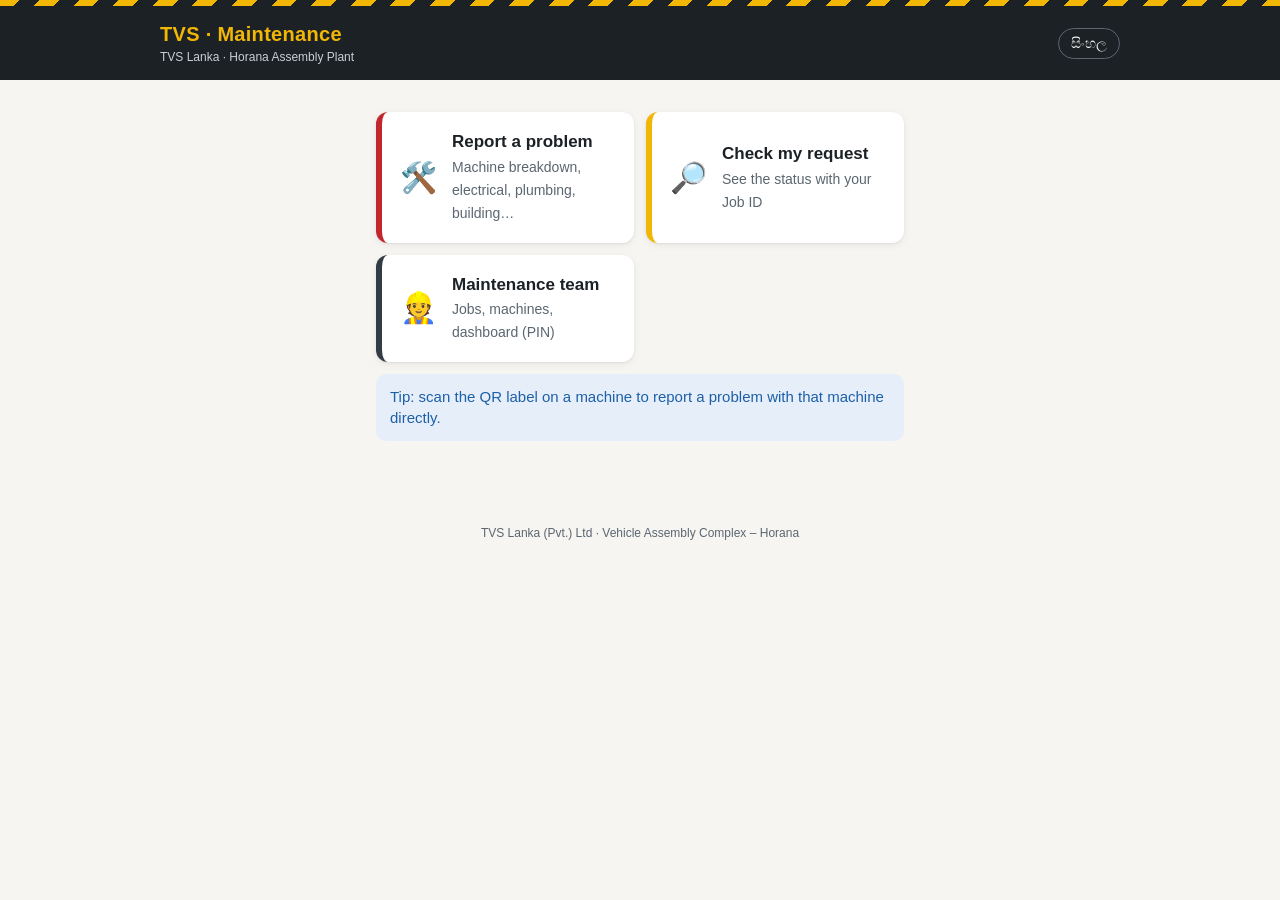
==== index.html @ 05e0e843 "Phase 1 MVP: assets, QR pages, work orders, Telegram alerts - Apps Script backend (backend/Code.gs):" ====
<!DOCTYPE html>
<html lang="en">
<head>
<meta charset="UTF-8">
<meta name="viewport" content="width=device-width, initial-scale=1, viewport-fit=cover">
<meta name="theme-color" content="#1c2126">
<title>TVS Horana Maintenance</title>
<link rel="stylesheet" href="style.css">
</head>
<body>
<div class="band"></div>
<header class="top">
  <div class="row">
    <a class="brand" href="./">
      <div class="mark">TVS · <span data-i18n="appName">Maintenance</span></div>
      <div class="sub" data-i18n="plant">TVS Lanka · Horana Assembly Plant</div>
    </a>
    <button class="lang-btn" type="button">සිංහල</button>
  </div>
</header>

<main class="wrap">
  <div class="tiles">
    <a class="tile red" href="request.html">
      <div class="ic">🛠️</div>
      <div><b data-i18n="reportTitle">Report a problem</b><span data-i18n="reportSub"></span></div>
    </a>
    <a class="tile" href="track.html">
      <div class="ic">🔎</div>
      <div><b data-i18n="trackTitle">Check my request</b><span data-i18n="trackSub"></span></div>
    </a>
    <a class="tile dark" href="app.html">
      <div class="ic">👷</div>
      <div><b data-i18n="teamTitle">Maintenance team</b><span data-i18n="teamSub"></span></div>
    </a>
  </div>
  <div class="msg info" data-i18n="scanHint"></div>
</main>
<footer class="doc">TVS Lanka (Pvt.) Ltd · Vehicle Assembly Complex – Horana</footer>

<script src="config.js"></script>
<script src="common.js"></script>
<script>CMMS.initLangButton();</script>
</body>
</html>
---- style.css ----
/* TVS Horana CMMS – shared styles (mobile first) */
:root {
  --steel-900: #1c2126;
  --steel-700: #333c44;
  --steel-500: #5b6670;
  --steel-300: #a7b0b7;
  --steel-200: #c9d0d5;
  --steel-100: #eef1f2;
  --paper: #f6f5f1;
  --white: #ffffff;
  --yellow: #f2b705;
  --yellow-dark: #c99000;
  --red: #c1272d;
  --red-bg: #fbe9ea;
  --orange: #d9730d;
  --orange-bg: #fdf0e3;
  --green: #2e7d32;
  --green-bg: #e7f3e8;
  --blue: #1d5fa8;
  --blue-bg: #e6eff9;
  --focus: #0d6efd;
  --radius: 12px;
  --shadow: 0 1px 2px rgba(28, 33, 38, .08), 0 2px 8px rgba(28, 33, 38, .06);
}
* { box-sizing: border-box; }
html, body {
  margin: 0; padding: 0; background: var(--paper); color: var(--steel-900);
  font-family: -apple-system, BlinkMacSystemFont, "Segoe UI", Roboto, "Noto Sans Sinhala", "Iskoola Pota", "Helvetica Neue", Arial, sans-serif;
  font-size: 16px; line-height: 1.45; -webkit-text-size-adjust: 100%;
}
body { min-height: 100vh; padding-bottom: env(safe-area-inset-bottom, 0px); }
a { color: var(--blue); }
img { max-width: 100%; }
.hidden { display: none !important; }

/* ---------- header ---------- */
.band { height: 6px; background-image: repeating-linear-gradient(135deg, var(--yellow) 0 14px, var(--steel-900) 14px 28px); }
header.top { background: var(--steel-900); color: var(--paper); padding: 14px 16px 14px; padding-top: calc(14px + env(safe-area-inset-top, 0px)); }
header.top .row { max-width: 960px; margin: 0 auto; display: flex; align-items: center; gap: 12px; }
header.top .brand { flex: 1; min-width: 0; text-decoration: none; color: inherit; }
header.top .mark { font-weight: 800; font-size: 20px; color: var(--yellow); letter-spacing: .3px; }
header.top .sub { font-size: 12px; color: var(--steel-200); white-space: nowrap; overflow: hidden; text-overflow: ellipsis; }
.lang-btn, .icon-btn {
  background: transparent; color: var(--paper); border: 1px solid var(--steel-500); border-radius: 999px;
  padding: 6px 12px; font-size: 14px; cursor: pointer; flex: none; font-family: inherit;
}
.lang-btn:hover, .icon-btn:hover { border-color: var(--yellow); color: var(--yellow); }

/* ---------- layout ---------- */
.wrap { max-width: 560px; margin: 0 auto; padding: 16px 16px 48px; }
.wrap.wide { max-width: 960px; }
h1 { font-size: 22px; margin: 8px 0 4px; }
h2 { font-size: 18px; margin: 20px 0 8px; }
h3 { font-size: 16px; margin: 16px 0 6px; }
p.lead { color: var(--steel-500); margin: 0 0 16px; }
.muted { color: var(--steel-500); }
.small { font-size: 13px; }
.center { text-align: center; }
.card {
  background: var(--white); border-radius: var(--radius); box-shadow: var(--shadow); padding: 16px; margin: 12px 0;
}
.card.flat { box-shadow: none; border: 1px solid var(--steel-200); }
.grid2 { display: grid; grid-template-columns: 1fr 1fr; gap: 10px; }
.stack > * + * { margin-top: 10px; }
footer.doc { text-align: center; color: var(--steel-500); font-size: 12px; padding: 24px 16px 32px; }

/* ---------- big menu tiles ---------- */
.tiles { display: grid; gap: 12px; margin-top: 16px; }
.tile {
  display: flex; gap: 14px; align-items: center; background: var(--white); border-radius: var(--radius); box-shadow: var(--shadow);
  padding: 18px 16px; text-decoration: none; color: var(--steel-900); border-left: 6px solid var(--yellow);
}
.tile .ic { font-size: 30px; width: 40px; text-align: center; flex: none; }
.tile b { display: block; font-size: 17px; }
.tile span { color: var(--steel-500); font-size: 14px; }
.tile.red { border-left-color: var(--red); }
.tile.dark { border-left-color: var(--steel-700); }

/* ---------- forms ---------- */
label.f { display: block; font-weight: 600; font-size: 14px; margin: 14px 0 6px; }
label.f .req { color: var(--red); }
label.f .opt { font-weight: 400; color: var(--steel-500); }
input[type=text], input[type=email], input[type=tel], input[type=number], input[type=password], input[type=date],
input[type=datetime-local], input[type=search], select, textarea {
  width: 100%; padding: 12px; font-size: 16px; font-family: inherit; color: var(--steel-900); background: var(--white);
  border: 1px solid var(--steel-300); border-radius: 10px; -webkit-appearance: none; appearance: none;
}
select { background-image: linear-gradient(45deg, transparent 50%, var(--steel-500) 50%), linear-gradient(135deg, var(--steel-500) 50%, transparent 50%);
  background-position: calc(100% - 18px) 50%, calc(100% - 12px) 50%; background-size: 6px 6px; background-repeat: no-repeat; padding-right: 32px; }
textarea { min-height: 96px; resize: vertical; }
input:focus, select:focus, textarea:focus, button:focus-visible { outline: 3px solid rgba(13, 110, 253, .35); outline-offset: 1px; border-color: var(--focus); }
.hint { font-size: 13px; color: var(--steel-500); margin-top: 4px; }
.hp { position: absolute; left: -9999px; width: 1px; height: 1px; overflow: hidden; }

.chips { display: flex; flex-wrap: wrap; gap: 8px; }
.chip {
  border: 1px solid var(--steel-300); background: var(--white); color: var(--steel-900); border-radius: 999px; padding: 8px 14px;
  font-size: 14px; cursor: pointer; font-family: inherit;
}
.chip.on { background: var(--steel-900); color: var(--yellow); border-color: var(--steel-900); }
.chip .n { display: inline-block; min-width: 20px; padding: 0 6px; margin-left: 4px; border-radius: 999px; background: var(--steel-100); color: var(--steel-700); font-size: 12px; }
.chip.on .n { background: var(--yellow); color: var(--steel-900); }

.prio { display: grid; gap: 8px; }
.prio button { text-align: left; border: 2px solid var(--steel-200); background: var(--white); border-radius: 10px; padding: 10px 12px; cursor: pointer; font-family: inherit; font-size: 15px; color: var(--steel-900); }
.prio button small { display: block; color: var(--steel-500); font-size: 13px; }
.prio button.on.p0 { border-color: var(--red); background: var(--red-bg); }
.prio button.on.p1 { border-color: var(--orange); background: var(--orange-bg); }
.prio button.on.p2 { border-color: var(--blue); background: var(--blue-bg); }
.yn { display: grid; grid-template-columns: 1fr 1fr; gap: 8px; }

.btn {
  display: inline-flex; align-items: center; justify-content: center; gap: 8px; width: 100%; padding: 14px 16px; font-size: 16px;
  font-weight: 700; font-family: inherit; border-radius: 10px; border: 0; cursor: pointer; text-decoration: none;
  background: var(--yellow); color: var(--steel-900);
}
.btn:hover { background: var(--yellow-dark); }
.btn:disabled { opacity: .55; cursor: default; }
.btn.dark { background: var(--steel-900); color: var(--yellow); }
.btn.dark:hover { background: var(--steel-700); }
.btn.ghost { background: transparent; color: var(--steel-900); border: 1px solid var(--steel-300); }
.btn.ghost:hover { background: var(--steel-100); }
.btn.red { background: var(--red); color: var(--white); }
.btn.green { background: var(--green); color: var(--white); }
.btn.sm { width: auto; padding: 8px 12px; font-size: 14px; font-weight: 600; }
.btn-row { display: flex; flex-wrap: wrap; gap: 8px; margin-top: 12px; }
.btn-row .btn { flex: 1 1 140px; }

.photo-pick { display: flex; gap: 10px; align-items: center; }
.photo-pick img { width: 72px; height: 72px; object-fit: cover; border-radius: 8px; border: 1px solid var(--steel-200); }

/* ---------- messages ---------- */
.msg { border-radius: 10px; padding: 12px 14px; margin: 12px 0; font-size: 15px; }
.msg.err { background: var(--red-bg); color: var(--red); }
.msg.ok { background: var(--green-bg); color: var(--green); }
.msg.info { background: var(--blue-bg); color: var(--blue); }
.loading { text-align: center; padding: 32px 0; color: var(--steel-500); }
.spinner { width: 28px; height: 28px; border: 3px solid var(--steel-200); border-top-color: var(--yellow-dark); border-radius: 50%;
  animation: spin .8s linear infinite; margin: 0 auto 8px; }
@keyframes spin { to { transform: rotate(360deg); } }

/* ---------- pills ---------- */
.pill { display: inline-block; padding: 2px 10px; border-radius: 999px; font-size: 12px; font-weight: 700; white-space: nowrap; }
.st-NEW { background: var(--blue-bg); color: var(--blue); }
.st-ASSIGNED { background: var(--steel-100); color: var(--steel-700); }
.st-IN_PROGRESS { background: var(--orange-bg); color: var(--orange); }
.st-ON_HOLD { background: #f1e8fb; color: #6a3fa0; }
.st-DONE { background: #e5f5f3; color: #11756b; }
.st-CLOSED { background: var(--green-bg); color: var(--green); }
.st-REJECTED { background: var(--steel-100); color: var(--steel-500); }
.pr-VeryUrgent { background: var(--red); color: #fff; }
.pr-Urgent { background: var(--orange); color: #fff; }
.pr-General { background: var(--steel-200); color: var(--steel-900); }
.cert-valid { background: var(--green-bg); color: var(--green); }
.cert-expiring { background: var(--orange-bg); color: var(--orange); }
.cert-expired, .cert-missing { background: var(--red-bg); color: var(--red); }
.cert-none { background: var(--steel-100); color: var(--steel-500); }
.badge-late { background: var(--red); color: #fff; }
.badge-stop { background: var(--steel-900); color: var(--yellow); }

/* ---------- key/value ---------- */
dl.kv { display: grid; grid-template-columns: minmax(96px, 38%) 1fr; gap: 6px 12px; margin: 0; font-size: 15px; }
dl.kv dt { color: var(--steel-500); }
dl.kv dd { margin: 0; word-break: break-word; }
.specs { white-space: pre-line; }

/* ---------- timeline ---------- */
ol.steps { list-style: none; padding: 0; margin: 8px 0 0; }
ol.steps li { position: relative; padding: 0 0 16px 28px; }
ol.steps li::before { content: ''; position: absolute; left: 6px; top: 4px; width: 12px; height: 12px; border-radius: 50%; background: var(--steel-200); }
ol.steps li::after { content: ''; position: absolute; left: 11px; top: 18px; bottom: 0; width: 2px; background: var(--steel-200); }
ol.steps li:last-child::after { display: none; }
ol.steps li.done::before { background: var(--green); }
ol.steps li.now::before { background: var(--yellow-dark); box-shadow: 0 0 0 4px rgba(242, 183, 5, .25); }
ol.steps li b { display: block; }
ol.steps li span { font-size: 13px; color: var(--steel-500); }

/* ---------- lists ---------- */
.list { display: grid; gap: 10px; }
.item {
  display: block; width: 100%; text-align: left; background: var(--white); border: 0; border-radius: var(--radius); box-shadow: var(--shadow);
  padding: 12px 14px; font-family: inherit; font-size: 15px; color: var(--steel-900); cursor: pointer; border-left: 5px solid var(--steel-200);
}
.item.p0 { border-left-color: var(--red); }
.item.p1 { border-left-color: var(--orange); }
.item.p2 { border-left-color: var(--steel-300); }
.item .top { display: flex; gap: 6px; align-items: center; flex-wrap: wrap; }
.item .id { font-weight: 800; margin-right: auto; }
.item .ttl { font-weight: 600; margin-top: 4px; }
.item .meta { font-size: 13px; color: var(--steel-500); margin-top: 2px; }

/* ---------- staff app ---------- */
nav.tabs { position: sticky; top: 0; z-index: 5; background: var(--steel-900); display: flex; overflow-x: auto; }
nav.tabs button { flex: 1 0 auto; background: transparent; border: 0; color: var(--steel-200); padding: 12px 14px; font-size: 15px; font-family: inherit; cursor: pointer; border-bottom: 3px solid transparent; }
nav.tabs button.on { color: var(--yellow); border-bottom-color: var(--yellow); }
.toolbar { display: flex; gap: 8px; align-items: center; margin: 4px 0 12px; }
.toolbar input { flex: 1; }
.kpis { display: grid; grid-template-columns: repeat(2, 1fr); gap: 10px; }
.kpi { background: var(--white); border-radius: var(--radius); box-shadow: var(--shadow); padding: 12px 14px; }
.kpi b { display: block; font-size: 26px; line-height: 1.1; }
.kpi span { font-size: 13px; color: var(--steel-500); }
.kpi.alert b { color: var(--red); }
table.simple { width: 100%; border-collapse: collapse; font-size: 14px; }
table.simple td, table.simple th { padding: 8px 6px; border-bottom: 1px solid var(--steel-100); text-align: left; }
table.simple th { color: var(--steel-500); font-weight: 600; }
table.simple td.num { text-align: right; font-variant-numeric: tabular-nums; }

/* full-screen sheet (job / asset detail) */
.sheet { position: fixed; inset: 0; z-index: 20; background: var(--paper); overflow-y: auto; -webkit-overflow-scrolling: touch; }
.sheet .bar { position: sticky; top: 0; z-index: 2; background: var(--steel-900); color: var(--paper); display: flex; align-items: center; gap: 10px;
  padding: 10px 12px; padding-top: calc(10px + env(safe-area-inset-top, 0px)); }
.sheet .bar b { flex: 1; color: var(--yellow); font-size: 17px; min-width: 0; overflow: hidden; text-overflow: ellipsis; white-space: nowrap; }
.photos { display: flex; gap: 10px; flex-wrap: wrap; }
.photos a img { width: 140px; height: 140px; object-fit: cover; border-radius: 8px; border: 1px solid var(--steel-200); }
.log { font-size: 14px; }
.log div { padding: 8px 0; border-bottom: 1px solid var(--steel-100); }
.log div:last-child { border-bottom: 0; }
.log .when { color: var(--steel-500); font-size: 12px; }

/* labels (print) */
.labels { display: grid; grid-template-columns: repeat(auto-fill, minmax(300px, 1fr)); gap: 12px; }
.label { background: #fff; border: 2px solid var(--steel-900); border-radius: 8px; display: flex; gap: 10px; padding: 10px; align-items: center; break-inside: avoid; page-break-inside: avoid; }
.label .qr { flex: none; width: 118px; height: 118px; }
.label .qr img, .label .qr canvas { width: 118px !important; height: 118px !important; }
.label .tx { min-width: 0; }
.label .lid { font-size: 22px; font-weight: 800; letter-spacing: .5px; }
.label .lname { font-size: 14px; font-weight: 600; line-height: 1.25; }
.label .lco { font-size: 10px; color: var(--steel-500); margin-top: 4px; }
.label .lscan { font-size: 11px; margin-top: 6px; border-top: 2px solid var(--yellow); padding-top: 4px; }
.pick { display: flex; gap: 8px; align-items: center; padding: 8px 4px; border-bottom: 1px solid var(--steel-100); font-size: 14px; }
.pick input { width: 20px; height: 20px; flex: none; }

@media (min-width: 640px) {
  .kpis { grid-template-columns: repeat(4, 1fr); }
  .tiles { grid-template-columns: 1fr 1fr; }
}
@media (max-width: 359px) {
  header.top .mark { font-size: 18px; }
  .grid2 { grid-template-columns: 1fr; }
  dl.kv { grid-template-columns: 1fr; gap: 0 0; }
  dl.kv dd { margin-bottom: 8px; }
}
@media print {
  body { background: #fff; }
  .no-print, header.top, .band, nav.tabs, .sheet .bar { display: none !important; }
  .sheet { position: static; overflow: visible; }
  .wrap, .wrap.wide { max-width: none; padding: 0; }
  .labels { grid-template-columns: 1fr 1fr; gap: 6mm; }
  .label { height: 45mm; }
}
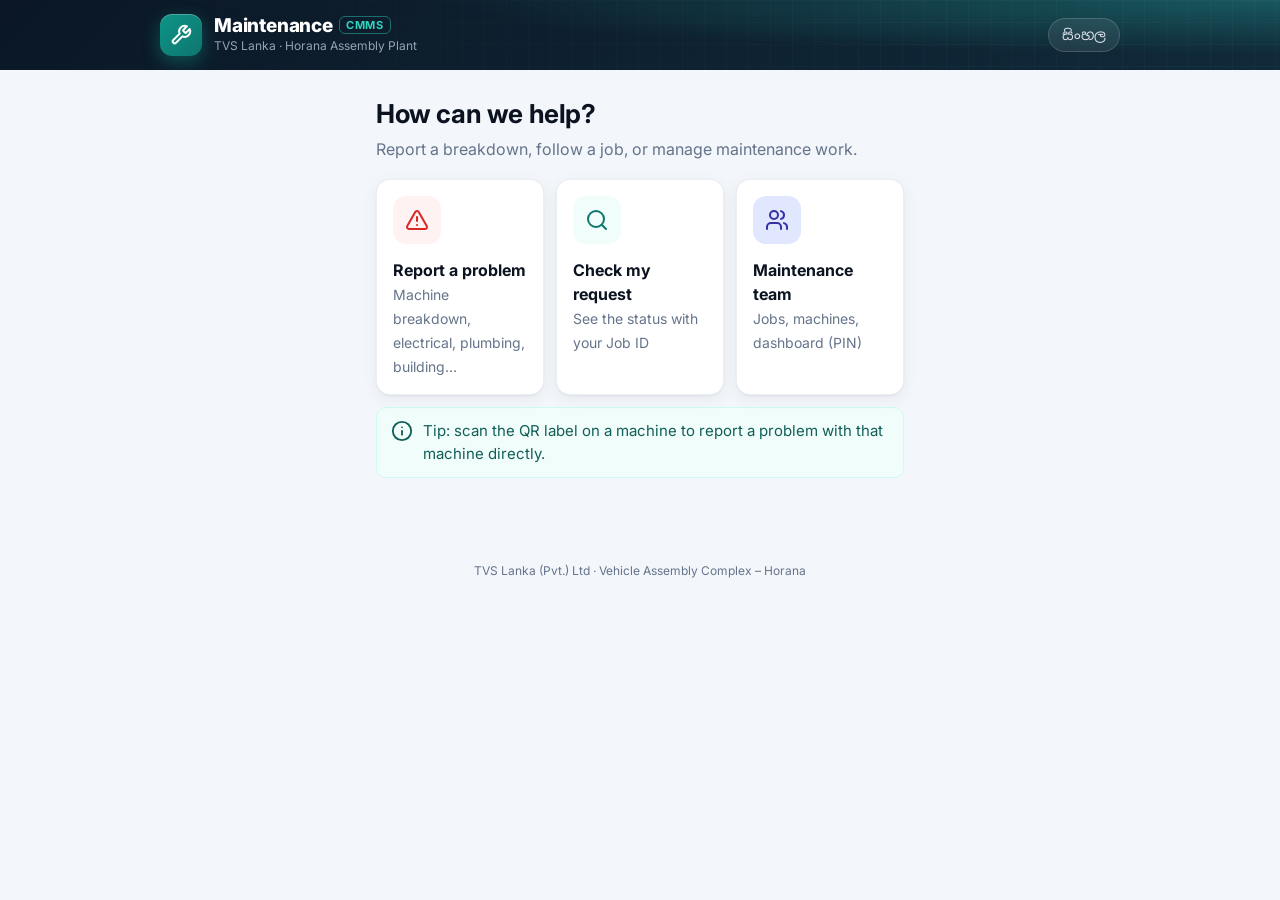
==== commit 9b38693d: "New maintenance look: navy/teal theme, wrench logo, icons, phone tab bar - Own visual identity (no S" ====
--- a/index.html
+++ b/index.html
@@ -3,38 +3,50 @@
 <head>
 <meta charset="UTF-8">
 <meta name="viewport" content="width=device-width, initial-scale=1, viewport-fit=cover">
-<meta name="theme-color" content="#1c2126">
+<meta name="theme-color" content="#0b1726">
 <title>TVS Horana Maintenance</title>
+<link rel="preconnect" href="https://fonts.googleapis.com">
+<link rel="preconnect" href="https://fonts.gstatic.com" crossorigin>
+<link href="https://fonts.googleapis.com/css2?family=Inter:wght@400;500;600;700;800&family=Noto+Sans+Sinhala:wght@400;600;700&display=swap" rel="stylesheet">
 <link rel="stylesheet" href="style.css">
 </head>
 <body>
-<div class="band"></div>
 <header class="top">
   <div class="row">
     <a class="brand" href="./">
-      <div class="mark">TVS · <span data-i18n="appName">Maintenance</span></div>
-      <div class="sub" data-i18n="plant">TVS Lanka · Horana Assembly Plant</div>
+      <span class="logo" aria-hidden="true"><svg viewBox="0 0 24 24"><path d="M14.7 6.3a1 1 0 0 0 0 1.4l1.6 1.6a1 1 0 0 0 1.4 0l3.77-3.77a6 6 0 0 1-7.94 7.94l-6.91 6.91a2.12 2.12 0 0 1-3-3l6.91-6.91a6 6 0 0 1 7.94-7.94l-3.76 3.76z"/></svg></span>
+      <span class="brand-text">
+        <span class="mark"><span data-i18n="appName">Maintenance</span><em>CMMS</em></span>
+        <span class="sub" data-i18n="plant">TVS Lanka · Horana Assembly Plant</span>
+      </span>
     </a>
     <button class="lang-btn" type="button">සිංහල</button>
   </div>
 </header>
 
 <main class="wrap">
+  <div class="hero">
+    <h1 data-i18n="homeTitle">How can we help?</h1>
+    <p class="lead" data-i18n="homeLead">Report a breakdown, follow a job, or manage maintenance work.</p>
+  </div>
   <div class="tiles">
     <a class="tile red" href="request.html">
-      <div class="ic">🛠️</div>
+      <div class="ic"><svg class="i" viewBox="0 0 24 24"><path d="m21.73 18-8-14a2 2 0 0 0-3.48 0l-8 14A2 2 0 0 0 4 21h16a2 2 0 0 0 1.73-3"/><path d="M12 9v4"/><path d="M12 17h.01"/></svg></div>
       <div><b data-i18n="reportTitle">Report a problem</b><span data-i18n="reportSub"></span></div>
+      <span class="go"><svg class="i" viewBox="0 0 24 24"><path d="m9 18 6-6-6-6"/></svg></span>
     </a>
     <a class="tile" href="track.html">
-      <div class="ic">🔎</div>
+      <div class="ic"><svg class="i" viewBox="0 0 24 24"><circle cx="11" cy="11" r="8"/><path d="m21 21-4.3-4.3"/></svg></div>
       <div><b data-i18n="trackTitle">Check my request</b><span data-i18n="trackSub"></span></div>
+      <span class="go"><svg class="i" viewBox="0 0 24 24"><path d="m9 18 6-6-6-6"/></svg></span>
     </a>
     <a class="tile dark" href="app.html">
-      <div class="ic">👷</div>
+      <div class="ic"><svg class="i" viewBox="0 0 24 24"><path d="M16 21v-2a4 4 0 0 0-4-4H6a4 4 0 0 0-4 4v2"/><circle cx="9" cy="7" r="4"/><path d="M22 21v-2a4 4 0 0 0-3-3.87"/><path d="M16 3.13a4 4 0 0 1 0 7.75"/></svg></div>
       <div><b data-i18n="teamTitle">Maintenance team</b><span data-i18n="teamSub"></span></div>
+      <span class="go"><svg class="i" viewBox="0 0 24 24"><path d="m9 18 6-6-6-6"/></svg></span>
     </a>
   </div>
-  <div class="msg info" data-i18n="scanHint"></div>
+  <div class="msg info notice"><svg class="i" viewBox="0 0 24 24"><circle cx="12" cy="12" r="10"/><path d="M12 16v-4"/><path d="M12 8h.01"/></svg><span data-i18n="scanHint"></span></div>
 </main>
 <footer class="doc">TVS Lanka (Pvt.) Ltd · Vehicle Assembly Complex – Horana</footer>
 
--- a/style.css
+++ b/style.css
@@ -1,248 +1,305 @@
-/* TVS Horana CMMS – shared styles (mobile first) */
+/* TVS Horana CMMS – shared styles (mobile first). Theme: industrial navy + teal. */
 :root {
-  --steel-900: #1c2126;
-  --steel-700: #333c44;
-  --steel-500: #5b6670;
-  --steel-300: #a7b0b7;
-  --steel-200: #c9d0d5;
-  --steel-100: #eef1f2;
-  --paper: #f6f5f1;
-  --white: #ffffff;
-  --yellow: #f2b705;
-  --yellow-dark: #c99000;
-  --red: #c1272d;
-  --red-bg: #fbe9ea;
-  --orange: #d9730d;
-  --orange-bg: #fdf0e3;
-  --green: #2e7d32;
-  --green-bg: #e7f3e8;
-  --blue: #1d5fa8;
-  --blue-bg: #e6eff9;
-  --focus: #0d6efd;
-  --radius: 12px;
-  --shadow: 0 1px 2px rgba(28, 33, 38, .08), 0 2px 8px rgba(28, 33, 38, .06);
+  --ink: #0b1220;
+  --ink-2: #1e293b;
+  --muted: #64748b;
+  --line: #e2e8f0;
+  --line-2: #cbd5e1;
+  --bg: #f3f6fa;
+  --surface: #ffffff;
+  --brand: #0f766e;
+  --brand-600: #0d9488;
+  --brand-400: #2dd4bf;
+  --brand-50: #f0fdfa;
+  --brand-100: #ccfbf1;
+  --navy: #0b1726;
+  --navy-2: #102a3a;
+  --red: #dc2626;
+  --red-bg: #fef2f2;
+  --orange: #ea580c;
+  --orange-bg: #fff7ed;
+  --green: #15803d;
+  --green-bg: #f0fdf4;
+  --blue: #1d4ed8;
+  --blue-bg: #eff6ff;
+  --violet: #6d28d9;
+  --violet-bg: #f5f3ff;
+  --focus: rgba(13, 148, 136, .35);
+  --radius: 14px;
+  --radius-sm: 10px;
+  --shadow: 0 1px 2px rgba(15, 23, 42, .05), 0 4px 16px rgba(15, 23, 42, .06);
+  --shadow-lg: 0 10px 30px rgba(15, 23, 42, .12);
+  --tabbar-h: 64px;
 }
 * { box-sizing: border-box; }
 html, body {
-  margin: 0; padding: 0; background: var(--paper); color: var(--steel-900);
-  font-family: -apple-system, BlinkMacSystemFont, "Segoe UI", Roboto, "Noto Sans Sinhala", "Iskoola Pota", "Helvetica Neue", Arial, sans-serif;
-  font-size: 16px; line-height: 1.45; -webkit-text-size-adjust: 100%;
+  margin: 0; padding: 0; background: var(--bg); color: var(--ink);
+  font-family: "Inter", "Noto Sans Sinhala", -apple-system, BlinkMacSystemFont, "Segoe UI", Roboto, "Iskoola Pota", Arial, sans-serif;
+  font-size: 16px; line-height: 1.5; -webkit-text-size-adjust: 100%; -webkit-font-smoothing: antialiased;
 }
 body { min-height: 100vh; padding-bottom: env(safe-area-inset-bottom, 0px); }
-a { color: var(--blue); }
+a { color: var(--brand); }
 img { max-width: 100%; }
+svg.i { width: 22px; height: 22px; fill: none; stroke: currentColor; stroke-width: 2; stroke-linecap: round; stroke-linejoin: round; flex: none; }
 .hidden { display: none !important; }
+.band { display: none; }
 
 /* ---------- header ---------- */
-.band { height: 6px; background-image: repeating-linear-gradient(135deg, var(--yellow) 0 14px, var(--steel-900) 14px 28px); }
-header.top { background: var(--steel-900); color: var(--paper); padding: 14px 16px 14px; padding-top: calc(14px + env(safe-area-inset-top, 0px)); }
-header.top .row { max-width: 960px; margin: 0 auto; display: flex; align-items: center; gap: 12px; }
-header.top .brand { flex: 1; min-width: 0; text-decoration: none; color: inherit; }
-header.top .mark { font-weight: 800; font-size: 20px; color: var(--yellow); letter-spacing: .3px; }
-header.top .sub { font-size: 12px; color: var(--steel-200); white-space: nowrap; overflow: hidden; text-overflow: ellipsis; }
+header.top {
+  position: relative; overflow: hidden; color: #e2e8f0;
+  background: radial-gradient(120% 140% at 100% 0%, rgba(45, 212, 191, .28) 0%, rgba(45, 212, 191, 0) 55%), linear-gradient(135deg, var(--navy) 0%, var(--navy-2) 100%);
+  padding: 14px 16px; padding-top: calc(14px + env(safe-area-inset-top, 0px));
+}
+header.top::after {
+  content: ''; position: absolute; inset: 0; pointer-events: none; opacity: .5;
+  background-image: linear-gradient(rgba(255, 255, 255, .05) 1px, transparent 1px), linear-gradient(90deg, rgba(255, 255, 255, .05) 1px, transparent 1px);
+  background-size: 22px 22px; -webkit-mask-image: linear-gradient(90deg, transparent, #000 70%); mask-image: linear-gradient(90deg, transparent, #000 70%);
+}
+header.top .row { position: relative; z-index: 1; max-width: 960px; margin: 0 auto; display: flex; align-items: center; gap: 12px; }
+header.top .brand { flex: 1; min-width: 0; text-decoration: none; color: inherit; display: flex; align-items: center; gap: 12px; }
+header.top .logo {
+  width: 42px; height: 42px; border-radius: 12px; flex: none; display: grid; place-items: center; color: #fff;
+  background: linear-gradient(135deg, var(--brand-600), var(--brand)); box-shadow: 0 6px 18px rgba(13, 148, 136, .45), inset 0 1px 0 rgba(255, 255, 255, .25);
+}
+header.top .logo svg { width: 22px; height: 22px; fill: none; stroke: #fff; stroke-width: 2.2; stroke-linecap: round; stroke-linejoin: round; }
+header.top .brand-text { min-width: 0; display: block; }
+header.top .mark { display: block; white-space: nowrap; font-weight: 800; font-size: 19px; color: #fff; letter-spacing: -.2px; line-height: 1.2; }
+header.top .mark em { font-style: normal; font-weight: 700; font-size: 11px; letter-spacing: .8px; color: var(--brand-400);
+  border: 1px solid rgba(45, 212, 191, .45); border-radius: 6px; padding: 1px 6px; margin-left: 6px; vertical-align: 3px; }
+header.top .sub { display: block; font-size: 12px; color: #94a3b8; white-space: nowrap; overflow: hidden; text-overflow: ellipsis; }
 .lang-btn, .icon-btn {
-  background: transparent; color: var(--paper); border: 1px solid var(--steel-500); border-radius: 999px;
-  padding: 6px 12px; font-size: 14px; cursor: pointer; flex: none; font-family: inherit;
-}
-.lang-btn:hover, .icon-btn:hover { border-color: var(--yellow); color: var(--yellow); }
+  background: rgba(255, 255, 255, .08); color: #e2e8f0; border: 1px solid rgba(255, 255, 255, .16); border-radius: 999px;
+  padding: 7px 13px; font-size: 14px; cursor: pointer; flex: none; font-family: inherit; backdrop-filter: blur(6px);
+}
+.lang-btn:hover, .icon-btn:hover { background: rgba(255, 255, 255, .16); }
 
 /* ---------- layout ---------- */
-.wrap { max-width: 560px; margin: 0 auto; padding: 16px 16px 48px; }
+.wrap { max-width: 560px; margin: 0 auto; padding: 18px 16px 48px; }
 .wrap.wide { max-width: 960px; }
-h1 { font-size: 22px; margin: 8px 0 4px; }
-h2 { font-size: 18px; margin: 20px 0 8px; }
-h3 { font-size: 16px; margin: 16px 0 6px; }
-p.lead { color: var(--steel-500); margin: 0 0 16px; }
-.muted { color: var(--steel-500); }
+h1 { font-size: 24px; margin: 6px 0 4px; letter-spacing: -.4px; }
+h2 { font-size: 18px; margin: 22px 0 10px; letter-spacing: -.2px; }
+h3 { font-size: 15px; margin: 14px 0 6px; color: var(--ink-2); }
+p.lead { color: var(--muted); margin: 0 0 16px; }
+.muted { color: var(--muted); }
 .small { font-size: 13px; }
 .center { text-align: center; }
-.card {
-  background: var(--white); border-radius: var(--radius); box-shadow: var(--shadow); padding: 16px; margin: 12px 0;
-}
-.card.flat { box-shadow: none; border: 1px solid var(--steel-200); }
+.card { background: var(--surface); border-radius: var(--radius); box-shadow: var(--shadow); padding: 16px; margin: 12px 0; border: 1px solid rgba(226, 232, 240, .7); }
+.card.flat { box-shadow: none; border: 1px solid var(--line); }
 .grid2 { display: grid; grid-template-columns: 1fr 1fr; gap: 10px; }
 .stack > * + * { margin-top: 10px; }
-footer.doc { text-align: center; color: var(--steel-500); font-size: 12px; padding: 24px 16px 32px; }
-
-/* ---------- big menu tiles ---------- */
-.tiles { display: grid; gap: 12px; margin-top: 16px; }
+footer.doc { text-align: center; color: var(--muted); font-size: 12px; padding: 24px 16px 32px; }
+
+/* ---------- home tiles ---------- */
+.hero { margin: 4px 0 18px; }
+.hero h1 { font-size: 26px; }
+.tiles { display: grid; gap: 12px; margin-top: 8px; }
 .tile {
-  display: flex; gap: 14px; align-items: center; background: var(--white); border-radius: var(--radius); box-shadow: var(--shadow);
-  padding: 18px 16px; text-decoration: none; color: var(--steel-900); border-left: 6px solid var(--yellow);
-}
-.tile .ic { font-size: 30px; width: 40px; text-align: center; flex: none; }
-.tile b { display: block; font-size: 17px; }
-.tile span { color: var(--steel-500); font-size: 14px; }
-.tile.red { border-left-color: var(--red); }
-.tile.dark { border-left-color: var(--steel-700); }
+  display: flex; gap: 14px; align-items: center; background: var(--surface); border-radius: var(--radius); box-shadow: var(--shadow);
+  padding: 16px; text-decoration: none; color: var(--ink); border: 1px solid rgba(226, 232, 240, .7); transition: transform .15s, box-shadow .15s;
+}
+.tile:hover { transform: translateY(-2px); box-shadow: var(--shadow-lg); }
+.tile .ic { width: 48px; height: 48px; border-radius: 13px; display: grid; place-items: center; flex: none; background: var(--brand-50); color: var(--brand); }
+.tile .ic svg { width: 24px; height: 24px; fill: none; stroke: currentColor; stroke-width: 2; stroke-linecap: round; stroke-linejoin: round; }
+.tile.red .ic { background: var(--red-bg); color: var(--red); }
+.tile.dark .ic { background: #e0e7ff; color: #3730a3; }
+.tile b { display: block; font-size: 16px; }
+.tile span { color: var(--muted); font-size: 14px; }
+.tile .go { margin-left: auto; color: var(--line-2); }
+.notice { display: flex; gap: 10px; align-items: flex-start; }
 
 /* ---------- forms ---------- */
-label.f { display: block; font-weight: 600; font-size: 14px; margin: 14px 0 6px; }
+label.f { display: block; font-weight: 600; font-size: 14px; margin: 16px 0 6px; color: var(--ink-2); }
 label.f .req { color: var(--red); }
-label.f .opt { font-weight: 400; color: var(--steel-500); }
+label.f .opt { font-weight: 400; color: var(--muted); }
 input[type=text], input[type=email], input[type=tel], input[type=number], input[type=password], input[type=date],
 input[type=datetime-local], input[type=search], select, textarea {
-  width: 100%; padding: 12px; font-size: 16px; font-family: inherit; color: var(--steel-900); background: var(--white);
-  border: 1px solid var(--steel-300); border-radius: 10px; -webkit-appearance: none; appearance: none;
-}
-select { background-image: linear-gradient(45deg, transparent 50%, var(--steel-500) 50%), linear-gradient(135deg, var(--steel-500) 50%, transparent 50%);
-  background-position: calc(100% - 18px) 50%, calc(100% - 12px) 50%; background-size: 6px 6px; background-repeat: no-repeat; padding-right: 32px; }
-textarea { min-height: 96px; resize: vertical; }
-input:focus, select:focus, textarea:focus, button:focus-visible { outline: 3px solid rgba(13, 110, 253, .35); outline-offset: 1px; border-color: var(--focus); }
-.hint { font-size: 13px; color: var(--steel-500); margin-top: 4px; }
+  width: 100%; padding: 12px 14px; font-size: 16px; font-family: inherit; color: var(--ink); background: var(--surface);
+  border: 1px solid var(--line-2); border-radius: var(--radius-sm); -webkit-appearance: none; appearance: none; transition: border-color .15s, box-shadow .15s;
+}
+select { background-image: linear-gradient(45deg, transparent 50%, var(--muted) 50%), linear-gradient(135deg, var(--muted) 50%, transparent 50%);
+  background-position: calc(100% - 18px) 50%, calc(100% - 12px) 50%; background-size: 6px 6px; background-repeat: no-repeat; padding-right: 34px; }
+textarea { min-height: 100px; resize: vertical; }
+input:focus, select:focus, textarea:focus { outline: none; border-color: var(--brand-600); box-shadow: 0 0 0 4px var(--focus); }
+button:focus-visible, a:focus-visible { outline: 3px solid var(--focus); outline-offset: 2px; }
+input:disabled, select:disabled, textarea:disabled { background: #f8fafc; color: var(--muted); }
+.hint { font-size: 13px; color: var(--muted); margin-top: 5px; }
 .hp { position: absolute; left: -9999px; width: 1px; height: 1px; overflow: hidden; }
 
 .chips { display: flex; flex-wrap: wrap; gap: 8px; }
 .chip {
-  border: 1px solid var(--steel-300); background: var(--white); color: var(--steel-900); border-radius: 999px; padding: 8px 14px;
-  font-size: 14px; cursor: pointer; font-family: inherit;
-}
-.chip.on { background: var(--steel-900); color: var(--yellow); border-color: var(--steel-900); }
-.chip .n { display: inline-block; min-width: 20px; padding: 0 6px; margin-left: 4px; border-radius: 999px; background: var(--steel-100); color: var(--steel-700); font-size: 12px; }
-.chip.on .n { background: var(--yellow); color: var(--steel-900); }
+  border: 1px solid var(--line-2); background: var(--surface); color: var(--ink-2); border-radius: 999px; padding: 8px 14px;
+  font-size: 14px; cursor: pointer; font-family: inherit; font-weight: 500; transition: background .15s, border-color .15s;
+}
+.chip:hover { border-color: var(--brand-600); }
+.chip.on { background: var(--brand); color: #fff; border-color: var(--brand); }
+.chip .n { display: inline-block; min-width: 20px; padding: 0 6px; margin-left: 4px; border-radius: 999px; background: #f1f5f9; color: var(--muted); font-size: 12px; text-align: center; }
+.chip.on .n { background: rgba(255, 255, 255, .22); color: #fff; }
 
 .prio { display: grid; gap: 8px; }
-.prio button { text-align: left; border: 2px solid var(--steel-200); background: var(--white); border-radius: 10px; padding: 10px 12px; cursor: pointer; font-family: inherit; font-size: 15px; color: var(--steel-900); }
-.prio button small { display: block; color: var(--steel-500); font-size: 13px; }
+.prio button { text-align: left; border: 1.5px solid var(--line); background: var(--surface); border-radius: var(--radius-sm); padding: 11px 14px;
+  cursor: pointer; font-family: inherit; font-size: 15px; color: var(--ink); display: block; width: 100%; }
+.prio button b { font-weight: 700; }
+.prio button small { display: block; color: var(--muted); font-size: 13px; }
 .prio button.on.p0 { border-color: var(--red); background: var(--red-bg); }
 .prio button.on.p1 { border-color: var(--orange); background: var(--orange-bg); }
-.prio button.on.p2 { border-color: var(--blue); background: var(--blue-bg); }
+.prio button.on.p2 { border-color: var(--brand-600); background: var(--brand-50); }
 .yn { display: grid; grid-template-columns: 1fr 1fr; gap: 8px; }
 
 .btn {
   display: inline-flex; align-items: center; justify-content: center; gap: 8px; width: 100%; padding: 14px 16px; font-size: 16px;
-  font-weight: 700; font-family: inherit; border-radius: 10px; border: 0; cursor: pointer; text-decoration: none;
-  background: var(--yellow); color: var(--steel-900);
-}
-.btn:hover { background: var(--yellow-dark); }
+  font-weight: 700; font-family: inherit; border-radius: var(--radius-sm); border: 0; cursor: pointer; text-decoration: none;
+  background: linear-gradient(135deg, var(--brand-600), var(--brand)); color: #fff; box-shadow: 0 4px 14px rgba(13, 148, 136, .28); transition: filter .15s, transform .05s;
+}
+.btn:hover { filter: brightness(1.06); }
+.btn:active { transform: translateY(1px); }
 .btn:disabled { opacity: .55; cursor: default; }
-.btn.dark { background: var(--steel-900); color: var(--yellow); }
-.btn.dark:hover { background: var(--steel-700); }
-.btn.ghost { background: transparent; color: var(--steel-900); border: 1px solid var(--steel-300); }
-.btn.ghost:hover { background: var(--steel-100); }
-.btn.red { background: var(--red); color: var(--white); }
-.btn.green { background: var(--green); color: var(--white); }
-.btn.sm { width: auto; padding: 8px 12px; font-size: 14px; font-weight: 600; }
+.btn.dark { background: var(--navy); color: #fff; box-shadow: 0 4px 14px rgba(11, 23, 38, .25); }
+.btn.ghost { background: var(--surface); color: var(--ink-2); border: 1px solid var(--line-2); box-shadow: none; }
+.btn.ghost:hover { background: #f8fafc; filter: none; }
+.btn.red { background: linear-gradient(135deg, #ef4444, var(--red)); box-shadow: 0 4px 14px rgba(220, 38, 38, .28); }
+.btn.green { background: linear-gradient(135deg, #22c55e, var(--green)); box-shadow: 0 4px 14px rgba(21, 128, 61, .25); }
+.btn.sm { width: auto; padding: 9px 14px; font-size: 14px; font-weight: 600; }
 .btn-row { display: flex; flex-wrap: wrap; gap: 8px; margin-top: 12px; }
 .btn-row .btn { flex: 1 1 140px; }
 
-.photo-pick { display: flex; gap: 10px; align-items: center; }
-.photo-pick img { width: 72px; height: 72px; object-fit: cover; border-radius: 8px; border: 1px solid var(--steel-200); }
+.photo-pick { display: flex; gap: 10px; align-items: center; flex-wrap: wrap; }
+.photo-pick img { width: 72px; height: 72px; object-fit: cover; border-radius: 10px; border: 1px solid var(--line); }
 
 /* ---------- messages ---------- */
-.msg { border-radius: 10px; padding: 12px 14px; margin: 12px 0; font-size: 15px; }
-.msg.err { background: var(--red-bg); color: var(--red); }
-.msg.ok { background: var(--green-bg); color: var(--green); }
-.msg.info { background: var(--blue-bg); color: var(--blue); }
-.loading { text-align: center; padding: 32px 0; color: var(--steel-500); }
-.spinner { width: 28px; height: 28px; border: 3px solid var(--steel-200); border-top-color: var(--yellow-dark); border-radius: 50%;
-  animation: spin .8s linear infinite; margin: 0 auto 8px; }
+.msg { border-radius: var(--radius-sm); padding: 12px 14px; margin: 12px 0; font-size: 15px; border: 1px solid transparent; }
+.msg.err { background: var(--red-bg); color: #b91c1c; border-color: #fecaca; }
+.msg.ok { background: var(--green-bg); color: var(--green); border-color: #bbf7d0; }
+.msg.info { background: var(--brand-50); color: #115e59; border-color: var(--brand-100); }
+.loading { text-align: center; padding: 32px 0; color: var(--muted); }
+.spinner { width: 28px; height: 28px; border: 3px solid var(--line); border-top-color: var(--brand-600); border-radius: 50%; animation: spin .8s linear infinite; margin: 0 auto 8px; }
 @keyframes spin { to { transform: rotate(360deg); } }
 
 /* ---------- pills ---------- */
-.pill { display: inline-block; padding: 2px 10px; border-radius: 999px; font-size: 12px; font-weight: 700; white-space: nowrap; }
+.pill { display: inline-flex; align-items: center; padding: 2px 10px; border-radius: 999px; font-size: 12px; font-weight: 600; white-space: nowrap; line-height: 1.6; }
 .st-NEW { background: var(--blue-bg); color: var(--blue); }
-.st-ASSIGNED { background: var(--steel-100); color: var(--steel-700); }
-.st-IN_PROGRESS { background: var(--orange-bg); color: var(--orange); }
-.st-ON_HOLD { background: #f1e8fb; color: #6a3fa0; }
-.st-DONE { background: #e5f5f3; color: #11756b; }
+.st-ASSIGNED { background: #f1f5f9; color: #334155; }
+.st-IN_PROGRESS { background: var(--orange-bg); color: #c2410c; }
+.st-ON_HOLD { background: var(--violet-bg); color: var(--violet); }
+.st-DONE { background: var(--brand-50); color: #0f766e; }
 .st-CLOSED { background: var(--green-bg); color: var(--green); }
-.st-REJECTED { background: var(--steel-100); color: var(--steel-500); }
+.st-REJECTED { background: #f1f5f9; color: var(--muted); }
 .pr-VeryUrgent { background: var(--red); color: #fff; }
 .pr-Urgent { background: var(--orange); color: #fff; }
-.pr-General { background: var(--steel-200); color: var(--steel-900); }
+.pr-General { background: #e2e8f0; color: #334155; }
 .cert-valid { background: var(--green-bg); color: var(--green); }
-.cert-expiring { background: var(--orange-bg); color: var(--orange); }
-.cert-expired, .cert-missing { background: var(--red-bg); color: var(--red); }
-.cert-none { background: var(--steel-100); color: var(--steel-500); }
-.badge-late { background: var(--red); color: #fff; }
-.badge-stop { background: var(--steel-900); color: var(--yellow); }
+.cert-expiring { background: var(--orange-bg); color: #c2410c; }
+.cert-expired, .cert-missing { background: var(--red-bg); color: #b91c1c; }
+.cert-none { background: #f1f5f9; color: var(--muted); }
+.badge-late { background: #fee2e2; color: #b91c1c; }
+.badge-stop { background: var(--navy); color: var(--brand-400); }
 
 /* ---------- key/value ---------- */
-dl.kv { display: grid; grid-template-columns: minmax(96px, 38%) 1fr; gap: 6px 12px; margin: 0; font-size: 15px; }
-dl.kv dt { color: var(--steel-500); }
-dl.kv dd { margin: 0; word-break: break-word; }
+dl.kv { display: grid; grid-template-columns: minmax(96px, 38%) 1fr; gap: 8px 12px; margin: 0; font-size: 15px; }
+dl.kv dt { color: var(--muted); }
+dl.kv dd { margin: 0; word-break: break-word; font-weight: 500; }
 .specs { white-space: pre-line; }
 
 /* ---------- timeline ---------- */
 ol.steps { list-style: none; padding: 0; margin: 8px 0 0; }
-ol.steps li { position: relative; padding: 0 0 16px 28px; }
-ol.steps li::before { content: ''; position: absolute; left: 6px; top: 4px; width: 12px; height: 12px; border-radius: 50%; background: var(--steel-200); }
-ol.steps li::after { content: ''; position: absolute; left: 11px; top: 18px; bottom: 0; width: 2px; background: var(--steel-200); }
+ol.steps li { position: relative; padding: 0 0 18px 30px; }
+ol.steps li::before { content: ''; position: absolute; left: 5px; top: 4px; width: 14px; height: 14px; border-radius: 50%; background: var(--surface); border: 2px solid var(--line-2); }
+ol.steps li::after { content: ''; position: absolute; left: 11px; top: 22px; bottom: 2px; width: 2px; background: var(--line); }
 ol.steps li:last-child::after { display: none; }
-ol.steps li.done::before { background: var(--green); }
-ol.steps li.now::before { background: var(--yellow-dark); box-shadow: 0 0 0 4px rgba(242, 183, 5, .25); }
+ol.steps li.done::before { background: var(--brand-600); border-color: var(--brand-600); }
+ol.steps li.done::after { background: var(--brand-100); }
+ol.steps li.now::before { background: var(--surface); border-color: var(--orange); box-shadow: 0 0 0 4px rgba(234, 88, 12, .18); }
 ol.steps li b { display: block; }
-ol.steps li span { font-size: 13px; color: var(--steel-500); }
+ol.steps li span { font-size: 13px; color: var(--muted); }
 
 /* ---------- lists ---------- */
 .list { display: grid; gap: 10px; }
 .item {
-  display: block; width: 100%; text-align: left; background: var(--white); border: 0; border-radius: var(--radius); box-shadow: var(--shadow);
-  padding: 12px 14px; font-family: inherit; font-size: 15px; color: var(--steel-900); cursor: pointer; border-left: 5px solid var(--steel-200);
-}
-.item.p0 { border-left-color: var(--red); }
-.item.p1 { border-left-color: var(--orange); }
-.item.p2 { border-left-color: var(--steel-300); }
+  display: block; width: 100%; text-align: left; background: var(--surface); border: 1px solid rgba(226, 232, 240, .8); border-radius: var(--radius);
+  box-shadow: var(--shadow); padding: 13px 14px 13px 18px; font-family: inherit; font-size: 15px; color: var(--ink); cursor: pointer;
+  text-decoration: none; position: relative; overflow: hidden; transition: box-shadow .15s, transform .15s;
+}
+.item:hover { box-shadow: var(--shadow-lg); }
+.item::before { content: ''; position: absolute; left: 0; top: 0; bottom: 0; width: 4px; background: var(--line-2); }
+.item.p0::before { background: var(--red); }
+.item.p1::before { background: var(--orange); }
+.item.p2::before { background: var(--brand-400); }
 .item .top { display: flex; gap: 6px; align-items: center; flex-wrap: wrap; }
-.item .id { font-weight: 800; margin-right: auto; }
+.item .id { font-weight: 800; margin-right: auto; letter-spacing: .2px; }
 .item .ttl { font-weight: 600; margin-top: 4px; }
-.item .meta { font-size: 13px; color: var(--steel-500); margin-top: 2px; }
+.item .meta { font-size: 13px; color: var(--muted); margin-top: 3px; }
 
 /* ---------- staff app ---------- */
-nav.tabs { position: sticky; top: 0; z-index: 5; background: var(--steel-900); display: flex; overflow-x: auto; }
-nav.tabs button { flex: 1 0 auto; background: transparent; border: 0; color: var(--steel-200); padding: 12px 14px; font-size: 15px; font-family: inherit; cursor: pointer; border-bottom: 3px solid transparent; }
-nav.tabs button.on { color: var(--yellow); border-bottom-color: var(--yellow); }
+nav.tabs { position: sticky; top: 0; z-index: 15; background: rgba(255, 255, 255, .92); backdrop-filter: blur(10px); display: flex;
+  border-bottom: 1px solid var(--line); overflow-x: auto; }
+nav.tabs button { flex: 1 0 auto; display: flex; align-items: center; justify-content: center; gap: 8px; background: transparent; border: 0;
+  color: var(--muted); padding: 12px 14px; font-size: 14px; font-weight: 600; font-family: inherit; cursor: pointer; border-bottom: 2px solid transparent; }
+nav.tabs button svg { width: 20px; height: 20px; fill: none; stroke: currentColor; stroke-width: 2; stroke-linecap: round; stroke-linejoin: round; }
+nav.tabs button.on { color: var(--brand); border-bottom-color: var(--brand); }
 .toolbar { display: flex; gap: 8px; align-items: center; margin: 4px 0 12px; }
 .toolbar input { flex: 1; }
+input[type=search] { padding-left: 40px; background: var(--surface) url("data:image/svg+xml,%3Csvg xmlns='http://www.w3.org/2000/svg' width='18' height='18' viewBox='0 0 24 24' fill='none' stroke='%2364748b' stroke-width='2' stroke-linecap='round'%3E%3Ccircle cx='11' cy='11' r='8'/%3E%3Cpath d='m21 21-4.3-4.3'/%3E%3C/svg%3E") no-repeat 13px 50%; }
 .kpis { display: grid; grid-template-columns: repeat(2, 1fr); gap: 10px; }
-.kpi { background: var(--white); border-radius: var(--radius); box-shadow: var(--shadow); padding: 12px 14px; }
-.kpi b { display: block; font-size: 26px; line-height: 1.1; }
-.kpi span { font-size: 13px; color: var(--steel-500); }
+.kpi { background: var(--surface); border-radius: var(--radius); box-shadow: var(--shadow); padding: 14px; border: 1px solid rgba(226, 232, 240, .7); position: relative; overflow: hidden; }
+.kpi::after { content: ''; position: absolute; left: 14px; right: 14px; top: 0; height: 3px; border-radius: 0 0 3px 3px; background: var(--brand-400); }
+.kpi b { display: block; font-size: 28px; line-height: 1.1; letter-spacing: -.5px; }
+.kpi span { font-size: 13px; color: var(--muted); }
 .kpi.alert b { color: var(--red); }
+.kpi.alert::after { background: var(--red); }
 table.simple { width: 100%; border-collapse: collapse; font-size: 14px; }
-table.simple td, table.simple th { padding: 8px 6px; border-bottom: 1px solid var(--steel-100); text-align: left; }
-table.simple th { color: var(--steel-500); font-weight: 600; }
-table.simple td.num { text-align: right; font-variant-numeric: tabular-nums; }
+table.simple td, table.simple th { padding: 9px 6px; border-bottom: 1px solid #f1f5f9; text-align: left; }
+table.simple th { color: var(--muted); font-weight: 600; }
+table.simple td.num { text-align: right; font-variant-numeric: tabular-nums; font-weight: 700; }
 
 /* full-screen sheet (job / asset detail) */
-.sheet { position: fixed; inset: 0; z-index: 20; background: var(--paper); overflow-y: auto; -webkit-overflow-scrolling: touch; }
-.sheet .bar { position: sticky; top: 0; z-index: 2; background: var(--steel-900); color: var(--paper); display: flex; align-items: center; gap: 10px;
-  padding: 10px 12px; padding-top: calc(10px + env(safe-area-inset-top, 0px)); }
-.sheet .bar b { flex: 1; color: var(--yellow); font-size: 17px; min-width: 0; overflow: hidden; text-overflow: ellipsis; white-space: nowrap; }
+.sheet { position: fixed; inset: 0; z-index: 30; background: var(--bg); overflow-y: auto; -webkit-overflow-scrolling: touch; }
+.sheet .bar { position: sticky; top: 0; z-index: 2; background: var(--navy); color: #e2e8f0; display: flex; align-items: center; gap: 10px;
+  padding: 10px 12px; padding-top: calc(10px + env(safe-area-inset-top, 0px)); box-shadow: 0 2px 12px rgba(0, 0, 0, .15); }
+.sheet .bar b { flex: 1; color: #fff; font-size: 17px; min-width: 0; overflow: hidden; text-overflow: ellipsis; white-space: nowrap; }
 .photos { display: flex; gap: 10px; flex-wrap: wrap; }
-.photos a img { width: 140px; height: 140px; object-fit: cover; border-radius: 8px; border: 1px solid var(--steel-200); }
+.photos a img { width: 140px; height: 140px; object-fit: cover; border-radius: 10px; border: 1px solid var(--line); }
 .log { font-size: 14px; }
-.log div { padding: 8px 0; border-bottom: 1px solid var(--steel-100); }
+.log div { padding: 9px 0; border-bottom: 1px solid #f1f5f9; }
 .log div:last-child { border-bottom: 0; }
-.log .when { color: var(--steel-500); font-size: 12px; }
+.log .when { color: var(--muted); font-size: 12px; }
 
 /* labels (print) */
 .labels { display: grid; grid-template-columns: repeat(auto-fill, minmax(300px, 1fr)); gap: 12px; }
-.label { background: #fff; border: 2px solid var(--steel-900); border-radius: 8px; display: flex; gap: 10px; padding: 10px; align-items: center; break-inside: avoid; page-break-inside: avoid; }
+.label { background: #fff; border: 2px solid var(--navy); border-radius: 10px; display: flex; gap: 10px; padding: 10px; align-items: center; break-inside: avoid; page-break-inside: avoid; }
 .label .qr { flex: none; width: 118px; height: 118px; }
 .label .qr img, .label .qr canvas { width: 118px !important; height: 118px !important; }
 .label .tx { min-width: 0; }
 .label .lid { font-size: 22px; font-weight: 800; letter-spacing: .5px; }
 .label .lname { font-size: 14px; font-weight: 600; line-height: 1.25; }
-.label .lco { font-size: 10px; color: var(--steel-500); margin-top: 4px; }
-.label .lscan { font-size: 11px; margin-top: 6px; border-top: 2px solid var(--yellow); padding-top: 4px; }
-.pick { display: flex; gap: 8px; align-items: center; padding: 8px 4px; border-bottom: 1px solid var(--steel-100); font-size: 14px; }
-.pick input { width: 20px; height: 20px; flex: none; }
-
+.label .lco { font-size: 10px; color: var(--muted); margin-top: 4px; }
+.label .lscan { font-size: 11px; margin-top: 6px; border-top: 2px solid var(--brand-600); padding-top: 4px; }
+.pick { display: flex; gap: 8px; align-items: center; padding: 9px 4px; border-bottom: 1px solid #f1f5f9; font-size: 14px; }
+.pick input { width: 20px; height: 20px; flex: none; accent-color: var(--brand); }
+
+/* phones: app tabs become a bottom bar */
+@media (max-width: 767px) {
+  body.has-tabbar { padding-bottom: calc(var(--tabbar-h) + env(safe-area-inset-bottom, 0px)); }
+  nav.tabs { position: fixed; top: auto; bottom: 0; left: 0; right: 0; height: calc(var(--tabbar-h) + env(safe-area-inset-bottom, 0px));
+    padding-bottom: env(safe-area-inset-bottom, 0px); border-bottom: 0; border-top: 1px solid var(--line); overflow: hidden; box-shadow: 0 -6px 20px rgba(15, 23, 42, .06); }
+  nav.tabs button { flex: 1 1 0; min-width: 0; flex-direction: column; gap: 3px; padding: 8px 2px; font-size: 11px; border-bottom: 0; border-top: 2px solid transparent; }
+  nav.tabs button span { max-width: 100%; overflow: hidden; text-overflow: ellipsis; white-space: nowrap; }
+  nav.tabs button.on { border-top-color: var(--brand); }
+}
 @media (min-width: 640px) {
   .kpis { grid-template-columns: repeat(4, 1fr); }
-  .tiles { grid-template-columns: 1fr 1fr; }
+  .tiles { grid-template-columns: 1fr 1fr 1fr; }
+  .tile { flex-direction: column; align-items: flex-start; }
+  .tile .go { display: none; }
 }
 @media (max-width: 359px) {
-  header.top .mark { font-size: 18px; }
+  header.top .mark { font-size: 17px; }
+  header.top .logo { width: 38px; height: 38px; }
   .grid2 { grid-template-columns: 1fr; }
-  dl.kv { grid-template-columns: 1fr; gap: 0 0; }
+  dl.kv { grid-template-columns: 1fr; gap: 0; }
   dl.kv dd { margin-bottom: 8px; }
 }
 @media print {
-  body { background: #fff; }
-  .no-print, header.top, .band, nav.tabs, .sheet .bar { display: none !important; }
+  body { background: #fff; padding: 0 !important; }
+  .no-print, header.top, nav.tabs, .sheet .bar { display: none !important; }
   .sheet { position: static; overflow: visible; }
   .wrap, .wrap.wide { max-width: none; padding: 0; }
   .labels { grid-template-columns: 1fr 1fr; gap: 6mm; }
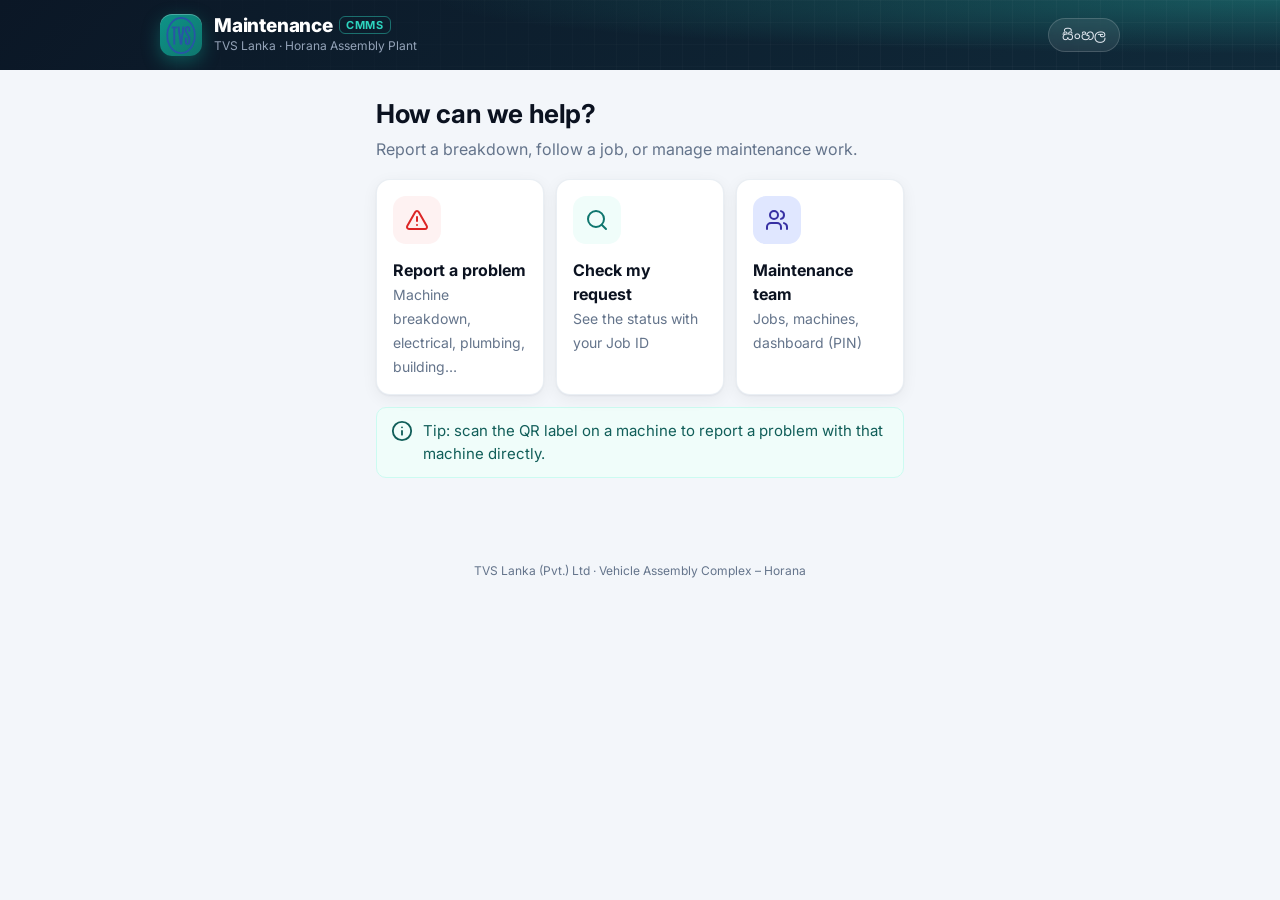
==== commit a5deb717: "Add the TVS Lanka logo to the site header, favicon, QR labels and PM records Co-Authored-By: Claude " ====
--- a/index.html
+++ b/index.html
@@ -5,16 +5,18 @@
 <meta name="viewport" content="width=device-width, initial-scale=1, viewport-fit=cover">
 <meta name="theme-color" content="#0b1726">
 <title>TVS Horana Maintenance</title>
+<link rel="icon" href="img/icon-32.png" sizes="32x32">
+<link rel="apple-touch-icon" href="img/icon-192.png">
 <link rel="preconnect" href="https://fonts.googleapis.com">
 <link rel="preconnect" href="https://fonts.gstatic.com" crossorigin>
 <link href="https://fonts.googleapis.com/css2?family=Inter:wght@400;500;600;700;800&family=Noto+Sans+Sinhala:wght@400;600;700&display=swap" rel="stylesheet">
-<link rel="stylesheet" href="style.css">
+<link rel="stylesheet" href="style.css?v=4">
 </head>
 <body>
 <header class="top">
   <div class="row">
     <a class="brand" href="./">
-      <span class="logo" aria-hidden="true"><svg viewBox="0 0 24 24"><path d="M14.7 6.3a1 1 0 0 0 0 1.4l1.6 1.6a1 1 0 0 0 1.4 0l3.77-3.77a6 6 0 0 1-7.94 7.94l-6.91 6.91a2.12 2.12 0 0 1-3-3l6.91-6.91a6 6 0 0 1 7.94-7.94l-3.76 3.76z"/></svg></span>
+      <span class="logo"><img src="img/tvs-logo.png" alt="TVS" width="30" height="37"></span>
       <span class="brand-text">
         <span class="mark"><span data-i18n="appName">Maintenance</span><em>CMMS</em></span>
         <span class="sub" data-i18n="plant">TVS Lanka · Horana Assembly Plant</span>
@@ -50,8 +52,8 @@
 </main>
 <footer class="doc">TVS Lanka (Pvt.) Ltd · Vehicle Assembly Complex – Horana</footer>
 
-<script src="config.js"></script>
-<script src="common.js"></script>
+<script src="config.js?v=2"></script>
+<script src="common.js?v=4"></script>
 <script>CMMS.initLangButton();</script>
 </body>
 </html>
--- a/style.css
+++ b/style.css
@@ -275,6 +275,49 @@
 .pick { display: flex; gap: 8px; align-items: center; padding: 9px 4px; border-bottom: 1px solid #f1f5f9; font-size: 14px; }
 .pick input { width: 20px; height: 20px; flex: none; accent-color: var(--brand); }
 
+/* machine photos */
+.item.has-thumb { min-height: 76px; }
+.item .thumb { float: right; width: 58px; height: 58px; object-fit: cover; border-radius: 10px; margin: 0 0 4px 10px; border: 1px solid var(--line); }
+.asset-photo img { width: 160px; height: 120px; object-fit: cover; border-radius: 12px; border: 1px solid var(--line); }
+.danger-zone { border-color: #fecaca; }
+.btn.danger { color: var(--red); border-color: #fecaca; }
+
+/* checklist form */
+.ck-sec { font-size: 12px; font-weight: 700; letter-spacing: .6px; text-transform: uppercase; color: var(--brand); margin: 18px 0 6px; }
+.ck-row { display: flex; align-items: center; gap: 10px; padding: 10px 0; border-bottom: 1px solid #f1f5f9; }
+.ck-row > span { flex: 1; min-width: 0; font-size: 15px; }
+.ck-row.col { flex-direction: column; align-items: stretch; }
+.ck-row .freq { font-style: normal; font-size: 11px; color: var(--muted); border: 1px solid var(--line); border-radius: 6px; padding: 0 5px; margin-left: 4px; }
+.seg { display: inline-flex; flex: none; border: 1px solid var(--line-2); border-radius: 10px; overflow: hidden; }
+.seg button { border: 0; background: var(--surface); padding: 8px 10px; font: inherit; font-size: 13px; font-weight: 600; color: var(--muted); cursor: pointer; min-width: 44px; }
+.seg button + button { border-left: 1px solid var(--line); }
+.seg button.on.ok { background: var(--green); color: #fff; }
+.seg button.on.nok { background: var(--red); color: #fff; }
+.seg button.on.na { background: #64748b; color: #fff; }
+.num-in { display: flex; align-items: center; gap: 6px; flex: none; }
+.num-in input { width: 110px; }
+.child-row { border: 1px solid var(--line); border-radius: var(--radius-sm); padding: 6px 12px; margin: 8px 0; }
+.child-row .child-id { display: flex; gap: 8px; align-items: baseline; padding: 4px 0; }
+.child-row .ck-row { padding: 6px 0; }
+
+/* ISO record */
+.iso-head { display: flex; justify-content: space-between; gap: 10px; align-items: flex-start; border-bottom: 2px solid var(--navy); padding-bottom: 8px; }
+.iso-doc { font-weight: 700; font-size: 13px; white-space: nowrap; }
+.tbl-wrap { overflow-x: auto; margin-top: 12px; }
+table.iso th, table.iso td { border: 1px solid var(--line); }
+.res { font-weight: 800; }
+.res.ok { color: var(--green); }
+.res.nok { color: var(--red); }
+.res.na { color: var(--muted); font-weight: 600; }
+.iso-sign { display: flex; justify-content: space-between; gap: 12px; flex-wrap: wrap; margin-top: 24px; font-size: 14px; }
+
+@media (max-width: 400px) {
+  .ck-row { flex-wrap: wrap; }
+  .ck-row > span { flex-basis: 100%; }
+  .seg { width: 100%; }
+  .seg button { flex: 1; }
+}
+
 /* phones: app tabs become a bottom bar */
 @media (max-width: 767px) {
   body.has-tabbar { padding-bottom: calc(var(--tabbar-h) + env(safe-area-inset-bottom, 0px)); }
@@ -300,7 +343,9 @@
 @media print {
   body { background: #fff; padding: 0 !important; }
   .no-print, header.top, nav.tabs, .sheet .bar { display: none !important; }
+  body.printing-sheet #appView, body.printing-sheet #loginView { display: none !important; }
   .sheet { position: static; overflow: visible; }
+  .iso-rec { box-shadow: none; border: 0; }
   .wrap, .wrap.wide { max-width: none; padding: 0; }
   .labels { grid-template-columns: 1fr 1fr; gap: 6mm; }
   .label { height: 45mm; }
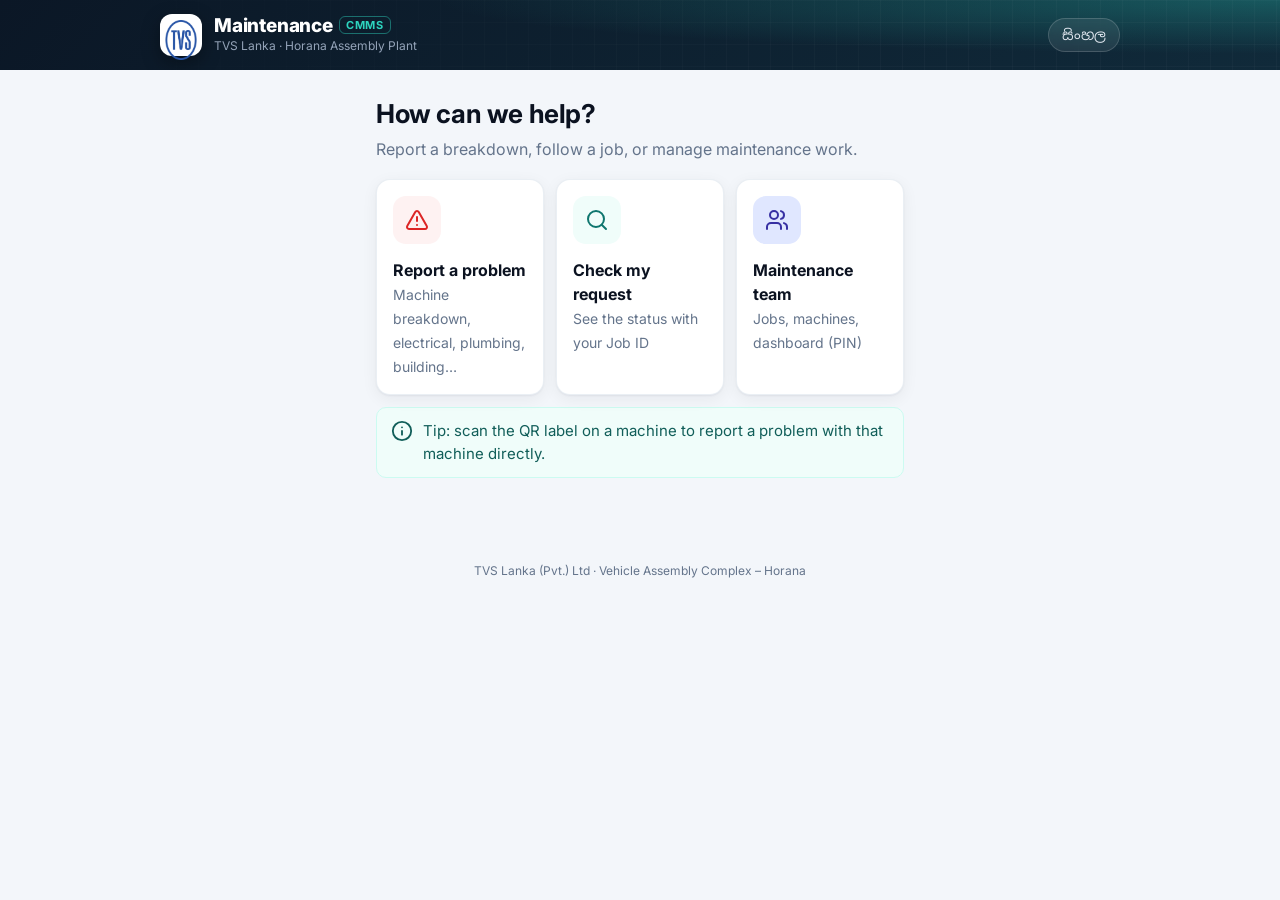
==== commit d6faa1ca: "Practice mode no longer sticks: a real QR scanned after the practice QR in the same browser tab open" ====
--- a/index.html
+++ b/index.html
@@ -53,7 +53,7 @@
 <footer class="doc">TVS Lanka (Pvt.) Ltd · Vehicle Assembly Complex – Horana</footer>
 
 <script src="config.js?v=2"></script>
-<script src="common.js?v=4"></script>
+<script src="common.js?v=5"></script>
 <script>CMMS.initLangButton();</script>
 </body>
 </html>
--- a/style.css
+++ b/style.css
@@ -62,6 +62,9 @@
   background: linear-gradient(135deg, var(--brand-600), var(--brand)); box-shadow: 0 6px 18px rgba(13, 148, 136, .45), inset 0 1px 0 rgba(255, 255, 255, .25);
 }
 header.top .logo svg { width: 22px; height: 22px; fill: none; stroke: #fff; stroke-width: 2.2; stroke-linecap: round; stroke-linejoin: round; }
+header.top .logo { background: #fff; box-shadow: 0 6px 18px rgba(0, 0, 0, .35); }
+header.top .logo img { width: auto; height: 78%; display: block; }
+.co-logo { height: 34px; width: auto; vertical-align: middle; margin-right: 10px; }
 header.top .brand-text { min-width: 0; display: block; }
 header.top .mark { display: block; white-space: nowrap; font-weight: 800; font-size: 19px; color: #fff; letter-spacing: -.2px; line-height: 1.2; }
 header.top .mark em { font-style: normal; font-weight: 700; font-size: 11px; letter-spacing: .8px; color: var(--brand-400);
@@ -164,6 +167,8 @@
 
 .photo-pick { display: flex; gap: 10px; align-items: center; flex-wrap: wrap; }
 .photo-pick img { width: 72px; height: 72px; object-fit: cover; border-radius: 10px; border: 1px solid var(--line); }
+input.rd-num { font-size: 22px; font-weight: 700; letter-spacing: .3px; font-variant-numeric: tabular-nums; }
+.rd-card .btn-row .btn { flex: 0 1 auto; }
 
 /* ---------- messages ---------- */
 .msg { border-radius: var(--radius-sm); padding: 12px 14px; margin: 12px 0; font-size: 15px; border: 1px solid transparent; }
@@ -270,7 +275,8 @@
 .label .tx { min-width: 0; }
 .label .lid { font-size: 22px; font-weight: 800; letter-spacing: .5px; }
 .label .lname { font-size: 14px; font-weight: 600; line-height: 1.25; }
-.label .lco { font-size: 10px; color: var(--muted); margin-top: 4px; }
+.label .lco { font-size: 10px; color: var(--muted); margin-top: 4px; display: flex; align-items: center; gap: 5px; }
+.label .lco img { height: 16px; width: auto; }
 .label .lscan { font-size: 11px; margin-top: 6px; border-top: 2px solid var(--brand-600); padding-top: 4px; }
 .pick { display: flex; gap: 8px; align-items: center; padding: 9px 4px; border-bottom: 1px solid #f1f5f9; font-size: 14px; }
 .pick input { width: 20px; height: 20px; flex: none; accent-color: var(--brand); }
@@ -350,3 +356,9 @@
   .labels { grid-template-columns: 1fr 1fr; gap: 6mm; }
   .label { height: 45mm; }
 }
+
+/* bills */
+.item.bill { position: relative; }
+.item.bill .bill-th { float: right; width: 56px; height: 56px; object-fit: cover; border-radius: 8px; margin: 0 0 6px 10px; border: 1px solid var(--line, #e2e8f0); }
+.item.bill .amt { margin-left: auto; font-size: 16px; }
+.toolbar .btn { white-space: nowrap; }
